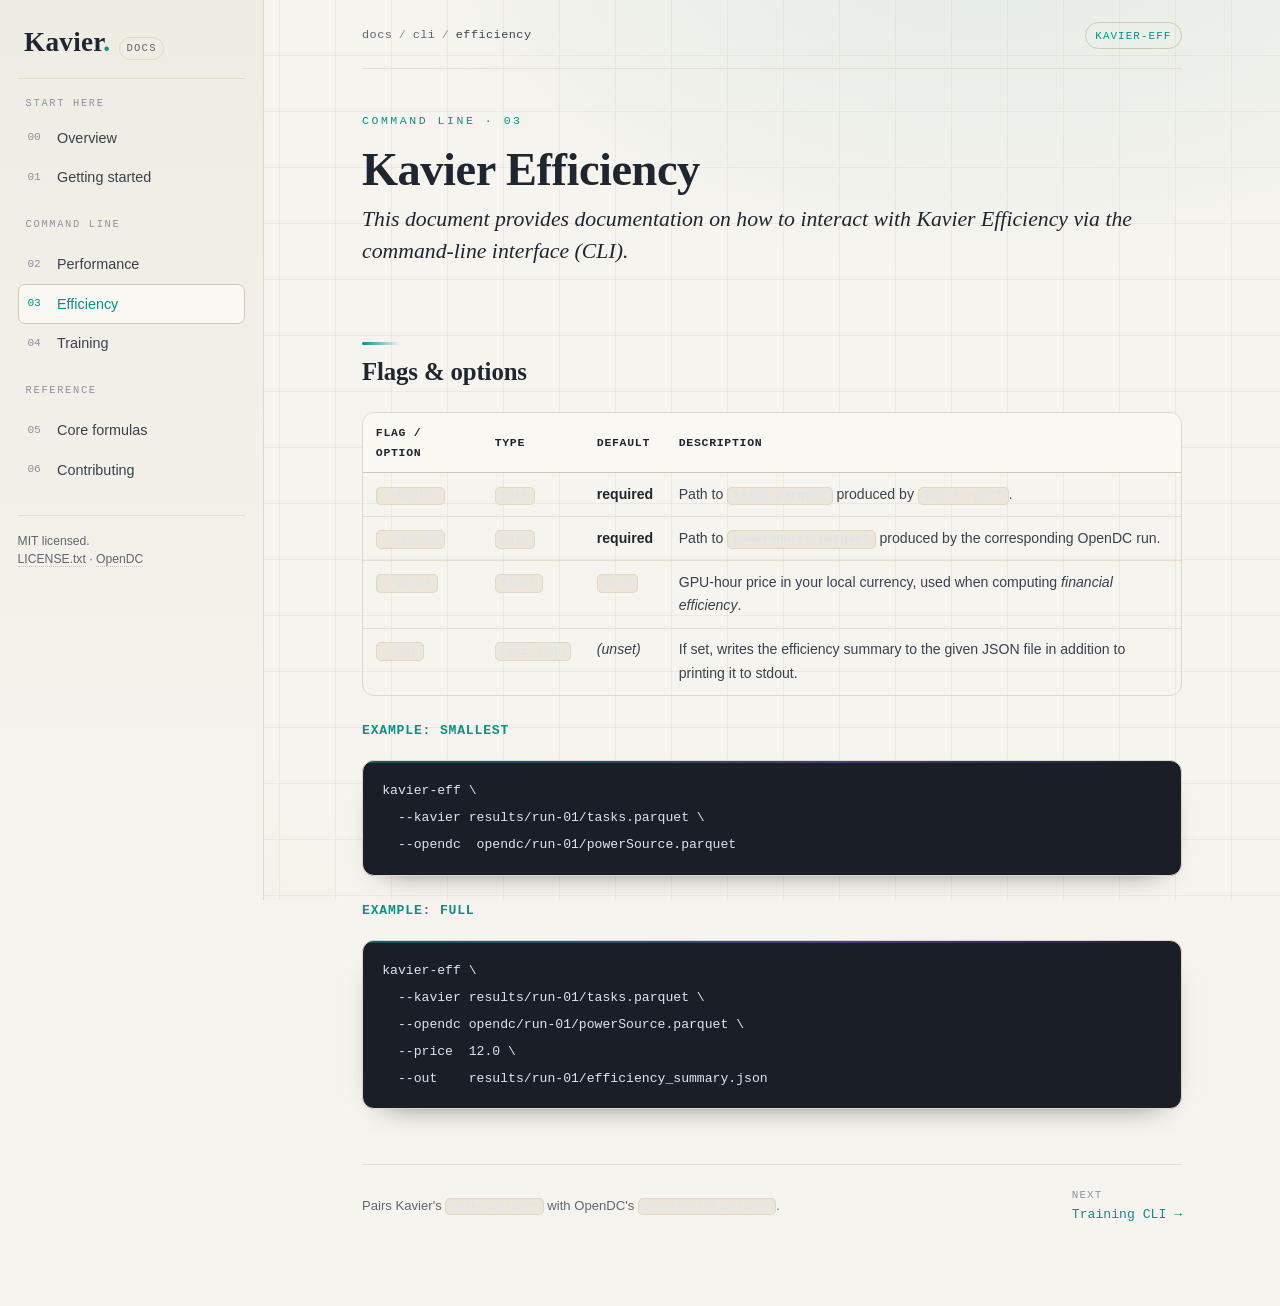
==== docs/cli-efficiency.html @ 61a4f6e4 "docs: multi-page documentation site" ====
<!DOCTYPE html>
<html lang="en">
<head>
<meta charset="utf-8">
<meta name="viewport" content="width=device-width, initial-scale=1">
<title>Efficiency CLI — Kavier</title>
<link rel="stylesheet" href="style.css">
</head>
<body>
<div class="layout">

  <aside class="sidebar">
    <a class="brand nav-noline" href="index.html">
      <span class="mark">Kavier<span class="dot">.</span></span>
      <span class="ver">docs</span>
    </a>
    <nav class="nav">
      <div class="nav-group-label">Start here</div>
      <a href="index.html"><span class="ix">00</span> Overview</a>
      <a href="getting-started.html"><span class="ix">01</span> Getting started</a>
      <div class="nav-group"><div class="nav-group-label">Command line</div></div>
      <a href="cli-performance.html"><span class="ix">02</span> Performance</a>
      <a class="active" href="cli-efficiency.html"><span class="ix">03</span> Efficiency</a>
      <a href="cli-training.html"><span class="ix">04</span> Training</a>
      <div class="nav-group"><div class="nav-group-label">Reference</div></div>
      <a href="formulas.html"><span class="ix">05</span> Core formulas</a>
      <a href="contributing.html"><span class="ix">06</span> Contributing</a>
    </nav>
    <div class="sidebar-foot">
      MIT licensed.<br>
      <a href="../LICENSE.txt">LICENSE.txt</a> &middot;
      <a href="https://opendc.org/">OpenDC</a>
    </div>
  </aside>

  <main class="content">
  <div class="page">

    <div class="topbar">
      <div class="crumbs"><a href="index.html">docs</a><span class="sep">/</span>cli<span class="sep">/</span><span class="here">efficiency</span></div>
      <span class="pill">kavier-eff</span>
    </div>

    <header class="hero">
      <div class="eyebrow">Command line · 03</div>
      <h1>Kavier Efficiency</h1>
      <p class="lede">This document provides documentation on how to interact with Kavier Efficiency via the command-line interface (CLI).</p>
    </header>

    <h2 id="flags">Flags &amp; options</h2>
    <div class="table-wrap">
    <table>
      <thead><tr><th>Flag / Option</th><th>Type</th><th>Default</th><th>Description</th></tr></thead>
      <tbody>
        <tr><td><code>--kavier</code></td><td><code>path</code></td><td><strong>required</strong></td><td>Path to <strong><code>tasks.parquet</code></strong> produced by <code>kavier-perf</code>.</td></tr>
        <tr><td><code>--opendc</code></td><td><code>path</code></td><td><strong>required</strong></td><td>Path to <strong><code>powerSource.parquet</code></strong> produced by the corresponding OpenDC run.</td></tr>
        <tr><td><code>--price</code></td><td><code>float</code></td><td><code>10.0</code></td><td>GPU-hour price in your local currency, used when computing <em>financial efficiency</em>.</td></tr>
        <tr><td><code>--out</code></td><td><code>FILE.json</code></td><td><em>(unset)</em></td><td>If set, writes the efficiency summary to the given JSON file in addition to printing it to stdout.</td></tr>
      </tbody>
    </table>
    </div>

    <h4>Example: smallest</h4>
<pre><code>kavier-eff \
  --kavier results/run-01/tasks.parquet \
  --opendc  opendc/run-01/powerSource.parquet</code></pre>

    <h4>Example: full</h4>
<pre><code>kavier-eff \
  --kavier results/run-01/tasks.parquet \
  --opendc opendc/run-01/powerSource.parquet \
  --price  12.0 \
  --out    results/run-01/efficiency_summary.json</code></pre>

    <div class="page-foot">
      <span>Pairs Kavier's <code>tasks.parquet</code> with OpenDC's <code>powerSource.parquet</code>.</span>
      <a class="next-link nav-noline" href="cli-training.html">
        <span class="lbl">Next</span>Training CLI →
      </a>
    </div>

  </div>
  </main>

</div>
</body>
</html>
---- docs/style.css ----
/* ============================================================
   Kavier documentation — shared stylesheet
   Aesthetic: scientific instrument / telemetry.
   Editorial serif display + clean body + true monospace.
   Dark-first, light via prefers-color-scheme. No external assets.
   ============================================================ */

:root {
  /* palette — dark (default) */
  --bg:        #0c0f14;
  --bg-2:      #11151c;
  --panel:     #141a22;
  --panel-2:   #1a212b;
  --border:    #273140;
  --border-2:  #344253;
  --fg:        #e6edf3;
  --fg-soft:   #b9c4d0;
  --muted:     #8593a3;
  --faint:     #5c6b7c;

  --accent:    #3fd4c7;   /* telemetry teal      */
  --accent-2:  #6fe3d8;
  --amber:     #f2b65a;   /* warm secondary      */
  --violet:    #9d8bf0;   /* tertiary / links alt */
  --rule:      #1f2733;

  --code-bg:   #0a0d12;
  --code-fg:   #d7e2ec;
  --kbd-bg:    #1c242e;

  --glow:      rgba(63, 212, 199, 0.10);
  --glow-amber: rgba(242, 182, 90, 0.08);

  --font-display: "Iowan Old Style", "Palatino Linotype", Palatino, "Book Antiqua", Georgia, serif;
  --font-body: ui-sans-serif, "Helvetica Neue", Helvetica, "Segoe UI", Roboto, Arial, sans-serif;
  --font-mono: ui-monospace, "SF Mono", SFMono-Regular, "JetBrains Mono", Menlo, Consolas, "Liberation Mono", monospace;

  --sidebar-w: 264px;
  --maxw: 820px;
  --radius: 12px;
  --radius-sm: 7px;
}

@media (prefers-color-scheme: light) {
  :root {
    --bg:        #f6f4ee;
    --bg-2:      #efece3;
    --panel:     #ffffff;
    --panel-2:   #faf8f3;
    --border:    #ded8ca;
    --border-2:  #cfc8b6;
    --fg:        #1f2630;
    --fg-soft:   #38424f;
    --muted:     #5d6772;
    --faint:     #8a93a0;

    --accent:    #0c8f84;
    --accent-2:  #0aa093;
    --amber:     #b6781a;
    --violet:    #6a55c9;
    --rule:      #e4ddcf;

    --code-bg:   #1a1f27;   /* keep code dark for contrast/pop */
    --code-fg:   #dce5ef;
    --kbd-bg:    #ece7da;

    --glow:      rgba(12, 143, 132, 0.08);
    --glow-amber: rgba(182, 120, 26, 0.06);
  }
}

* { box-sizing: border-box; }

html { scroll-behavior: smooth; }

body {
  margin: 0;
  color: var(--fg);
  background-color: var(--bg);
  font-family: var(--font-body);
  font-size: 16px;
  line-height: 1.68;
  -webkit-font-smoothing: antialiased;
  text-rendering: optimizeLegibility;
  /* layered atmosphere: faint grid + radial glows */
  background-image:
    radial-gradient(900px 500px at 78% -8%, var(--glow), transparent 70%),
    radial-gradient(700px 460px at -6% 108%, var(--glow-amber), transparent 70%),
    linear-gradient(transparent 0, transparent calc(100% - 1px), var(--rule) 100%),
    linear-gradient(90deg, transparent 0, transparent calc(100% - 1px), var(--rule) 100%);
  background-size: auto, auto, 100% 56px, 56px 100%;
  background-attachment: fixed, fixed, fixed, fixed;
}

/* ---------- layout shell ---------- */
.layout {
  display: grid;
  grid-template-columns: var(--sidebar-w) minmax(0, 1fr);
  min-height: 100vh;
}

/* ---------- sidebar ---------- */
.sidebar {
  position: sticky;
  top: 0;
  align-self: start;
  height: 100vh;
  overflow-y: auto;
  padding: 1.6rem 1.1rem 2rem;
  background: linear-gradient(180deg, var(--bg-2), var(--bg));
  border-right: 1px solid var(--border);
}

.brand {
  display: flex;
  align-items: baseline;
  gap: .55rem;
  text-decoration: none;
  padding: .2rem .4rem 1.1rem;
  border-bottom: 1px solid var(--rule);
  margin-bottom: 1rem;
}
.brand .mark {
  font-family: var(--font-display);
  font-size: 1.7rem;
  font-weight: 700;
  letter-spacing: .01em;
  color: var(--fg);
  line-height: 1;
}
.brand .mark .dot { color: var(--accent); }
.brand .ver {
  font-family: var(--font-mono);
  font-size: .66rem;
  letter-spacing: .12em;
  text-transform: uppercase;
  color: var(--muted);
  padding: .12rem .4rem;
  border: 1px solid var(--border);
  border-radius: 999px;
}

.nav-group { margin: 1.15rem 0 .35rem; }
.nav-group-label {
  font-family: var(--font-mono);
  font-size: .65rem;
  letter-spacing: .16em;
  text-transform: uppercase;
  color: var(--faint);
  padding: 0 .5rem .35rem;
}
.nav a {
  display: flex;
  align-items: center;
  gap: .55rem;
  text-decoration: none;
  color: var(--fg-soft);
  font-size: .9rem;
  padding: .42rem .55rem;
  border-radius: var(--radius-sm);
  border: 1px solid transparent;
  transition: background .15s, color .15s, border-color .15s;
}
.nav a .ix {
  font-family: var(--font-mono);
  font-size: .7rem;
  color: var(--faint);
  min-width: 1.3rem;
}
.nav a:hover {
  color: var(--fg);
  background: var(--panel);
  border-color: var(--border);
}
.nav a.active {
  color: var(--accent);
  background: var(--panel-2);
  border-color: var(--border-2);
}
.nav a.active .ix { color: var(--accent); }

.sidebar-foot {
  margin-top: 1.6rem;
  padding-top: 1rem;
  border-top: 1px solid var(--rule);
  font-size: .76rem;
  color: var(--muted);
  line-height: 1.5;
}
.sidebar-foot a { color: var(--muted); text-decoration: none; border-bottom: 1px dotted var(--border-2); }
.sidebar-foot a:hover { color: var(--accent); }

/* ---------- content column ---------- */
.content { min-width: 0; padding: 0 2.4rem 5rem; }
.page { max-width: var(--maxw); margin: 0 auto; }

/* top strip with breadcrumb */
.topbar {
  display: flex;
  align-items: center;
  justify-content: space-between;
  gap: 1rem;
  padding: 1.4rem 0 1.2rem;
  margin-bottom: 1.4rem;
  border-bottom: 1px solid var(--rule);
}
.crumbs {
  font-family: var(--font-mono);
  font-size: .74rem;
  letter-spacing: .04em;
  color: var(--muted);
}
.crumbs a { color: var(--muted); text-decoration: none; }
.crumbs a:hover { color: var(--accent); }
.crumbs .sep { color: var(--faint); margin: 0 .4rem; }
.crumbs .here { color: var(--fg-soft); }

.topbar .pill {
  font-family: var(--font-mono);
  font-size: .68rem;
  letter-spacing: .1em;
  text-transform: uppercase;
  color: var(--accent);
  padding: .2rem .6rem;
  border: 1px solid var(--border-2);
  border-radius: 999px;
  white-space: nowrap;
}

/* ---------- typography ---------- */
h1, h2, h3, h4 { font-family: var(--font-display); color: var(--fg); font-weight: 700; }
h1 {
  font-size: clamp(2.1rem, 4.4vw, 2.9rem);
  line-height: 1.08;
  letter-spacing: -.01em;
  margin: .2rem 0 .5rem;
}
h2 {
  font-size: 1.55rem;
  margin: 2.8rem 0 .9rem;
  padding-top: .4rem;
  letter-spacing: -.005em;
  position: relative;
}
h2::before {
  content: "";
  position: absolute;
  top: -.2rem; left: 0;
  width: 38px; height: 3px;
  background: linear-gradient(90deg, var(--accent), transparent);
  border-radius: 2px;
}
h3 { font-size: 1.2rem; margin: 1.9rem 0 .55rem; }
h4 {
  font-family: var(--font-mono);
  font-size: .82rem;
  font-weight: 600;
  letter-spacing: .06em;
  text-transform: uppercase;
  color: var(--accent);
  margin: 1.5rem 0 .55rem;
}

p { color: var(--fg-soft); margin: .85rem 0; }
.lede {
  font-family: var(--font-display);
  font-size: clamp(1.12rem, 2.4vw, 1.36rem);
  line-height: 1.5;
  color: var(--fg);
  margin: .4rem 0 1.4rem;
  font-style: italic;
}

a { color: var(--accent); text-decoration: none; }
a:not(.nav-noline):hover { text-decoration: underline; text-underline-offset: 3px; }

ul, ol { color: var(--fg-soft); padding-left: 1.3rem; }
li { margin: .3rem 0; }
li::marker { color: var(--accent); }
ol li::marker { color: var(--muted); font-family: var(--font-mono); font-size: .85em; }

strong { color: var(--fg); font-weight: 650; }
em { color: var(--fg-soft); }

hr { border: none; border-top: 1px solid var(--rule); margin: 2.8rem 0; }

/* ---------- code ---------- */
code {
  font-family: var(--font-mono);
  font-size: .85em;
  background: var(--kbd-bg);
  color: var(--code-fg);
  padding: .12em .42em;
  border-radius: 5px;
  border: 1px solid var(--border);
}
pre {
  position: relative;
  background: var(--code-bg);
  border: 1px solid var(--border);
  border-radius: var(--radius);
  padding: 1.05rem 1.2rem;
  overflow-x: auto;
  margin: 1.1rem 0;
  box-shadow: 0 12px 30px -22px rgba(0,0,0,.8);
}
pre::before {
  content: "";
  position: absolute;
  top: 0; left: 0; right: 0;
  height: 2px;
  background: linear-gradient(90deg, var(--accent), var(--violet) 60%, transparent);
  border-radius: var(--radius) var(--radius) 0 0;
  opacity: .55;
}
pre code {
  background: none;
  border: none;
  padding: 0;
  font-size: .82rem;
  line-height: 1.6;
  color: var(--code-fg);
}

/* ---------- tables ---------- */
.table-wrap { overflow-x: auto; margin: 1.2rem 0; border: 1px solid var(--border); border-radius: var(--radius); }
table { border-collapse: collapse; width: 100%; font-size: .88rem; }
thead th {
  background: var(--panel-2);
  color: var(--fg);
  font-family: var(--font-mono);
  font-size: .72rem;
  letter-spacing: .06em;
  text-transform: uppercase;
  text-align: left;
  padding: .65rem .8rem;
  border-bottom: 1px solid var(--border-2);
}
tbody td {
  padding: .6rem .8rem;
  border-bottom: 1px solid var(--rule);
  vertical-align: top;
  color: var(--fg-soft);
}
tbody tr:last-child td { border-bottom: none; }
tbody tr:hover td { background: var(--panel); }
td code { white-space: nowrap; }

/* ---------- callouts / blockquote ---------- */
blockquote, .callout {
  margin: 1.2rem 0;
  padding: .85rem 1.1rem;
  background: var(--panel);
  border: 1px solid var(--border);
  border-left: 3px solid var(--accent);
  border-radius: 0 var(--radius-sm) var(--radius-sm) 0;
  color: var(--fg-soft);
}
blockquote p, .callout p { margin: .25rem 0; }
.callout.amber { border-left-color: var(--amber); }
.callout .tag {
  font-family: var(--font-mono);
  font-size: .7rem;
  letter-spacing: .08em;
  text-transform: uppercase;
  color: var(--accent);
  display: block;
  margin-bottom: .15rem;
}
.callout.amber .tag { color: var(--amber); }

/* ---------- landing hero ---------- */
.hero {
  padding: 1.2rem 0 .6rem;
}
.eyebrow {
  font-family: var(--font-mono);
  font-size: .72rem;
  letter-spacing: .22em;
  text-transform: uppercase;
  color: var(--accent);
  margin-bottom: .9rem;
}
.hero h1 .accent { color: var(--accent); }

.cta-row { display: flex; flex-wrap: wrap; gap: .7rem; margin: 1.6rem 0 .5rem; }
.btn {
  display: inline-flex;
  align-items: center;
  gap: .5rem;
  font-family: var(--font-mono);
  font-size: .82rem;
  letter-spacing: .02em;
  padding: .6rem 1.05rem;
  border-radius: var(--radius-sm);
  text-decoration: none;
  border: 1px solid var(--border-2);
  transition: transform .12s, border-color .15s, background .15s;
}
.btn:hover { transform: translateY(-1px); text-decoration: none; }
.btn.primary { background: var(--accent); color: #06231f; border-color: var(--accent); font-weight: 600; }
.btn.primary:hover { background: var(--accent-2); }
.btn.ghost { color: var(--fg); background: var(--panel); }
.btn.ghost:hover { border-color: var(--accent); color: var(--accent); }

/* ---------- feature / cli cards ---------- */
.cards { display: grid; gap: 1rem; grid-template-columns: repeat(auto-fit, minmax(220px, 1fr)); margin: 1.4rem 0; }
.card {
  display: block;
  text-decoration: none;
  background: linear-gradient(160deg, var(--panel), var(--bg-2));
  border: 1px solid var(--border);
  border-radius: var(--radius);
  padding: 1.15rem 1.2rem 1.25rem;
  transition: transform .14s, border-color .15s, box-shadow .2s;
}
.card:hover {
  transform: translateY(-3px);
  border-color: var(--border-2);
  box-shadow: 0 18px 40px -28px rgba(0,0,0,.85);
  text-decoration: none;
}
.card .cmd {
  font-family: var(--font-mono);
  font-size: .8rem;
  color: var(--accent);
  margin-bottom: .55rem;
  display: inline-block;
  padding: .15rem .5rem;
  border: 1px solid var(--border);
  border-radius: 6px;
  background: var(--code-bg);
}
.card h3 { font-size: 1.08rem; margin: .1rem 0 .35rem; }
.card p { font-size: .88rem; margin: .25rem 0 0; color: var(--muted); }
.card .go { font-family: var(--font-mono); font-size: .76rem; color: var(--accent); margin-top: .8rem; display: inline-block; }

/* small stat strip */
.stats { display: grid; grid-template-columns: repeat(auto-fit, minmax(150px,1fr)); gap: 1px; background: var(--border); border: 1px solid var(--border); border-radius: var(--radius); overflow: hidden; margin: 1.6rem 0; }
.stat { background: var(--panel); padding: 1rem 1.1rem; }
.stat .k { font-family: var(--font-display); font-size: 1.4rem; color: var(--fg); display: block; }
.stat .k .u { font-family: var(--font-mono); font-size: .7rem; color: var(--accent); }
.stat .l { font-size: .76rem; color: var(--muted); margin-top: .15rem; }

/* ---------- architecture diagram (pure CSS/HTML) ---------- */
.arch {
  margin: 1.6rem 0 1rem;
  padding: 1.4rem 1.2rem;
  background:
    radial-gradient(600px 240px at 50% 0%, var(--glow), transparent 70%),
    var(--bg-2);
  border: 1px solid var(--border);
  border-radius: var(--radius);
}
.arch-row { display: flex; align-items: stretch; justify-content: center; gap: .6rem; flex-wrap: wrap; }
.node {
  flex: 1 1 0;
  min-width: 120px;
  text-align: center;
  padding: .7rem .6rem;
  border-radius: var(--radius-sm);
  border: 1px solid var(--border-2);
  background: var(--panel);
  font-size: .82rem;
  color: var(--fg-soft);
  display: flex; flex-direction: column; justify-content: center; gap: .15rem;
}
.node b { color: var(--fg); font-family: var(--font-display); font-size: .98rem; }
.node .sub { font-family: var(--font-mono); font-size: .66rem; color: var(--muted); letter-spacing: .02em; }
.node.accent { border-color: var(--accent); box-shadow: inset 0 0 0 1px var(--glow); }
.node.accent b { color: var(--accent); }
.node.amber { border-color: var(--amber); }
.node.amber b { color: var(--amber); }
.arch-flow { text-align: center; color: var(--faint); font-family: var(--font-mono); font-size: 1.1rem; padding: .15rem 0; line-height: 1; }
.arch-note { font-size: .78rem; color: var(--muted); text-align: center; margin-top: .9rem; }
.arch-note code { font-size: .9em; }

/* ---------- formula blocks ---------- */
.formula {
  margin: 1rem 0 1.4rem;
  border: 1px solid var(--border);
  border-radius: var(--radius);
  background: var(--panel);
  overflow: hidden;
}
.formula .head {
  display: flex; align-items: baseline; gap: .6rem;
  padding: .7rem 1rem;
  background: var(--panel-2);
  border-bottom: 1px solid var(--border);
}
.formula .num {
  font-family: var(--font-mono);
  font-size: .72rem;
  color: #06231f;
  background: var(--accent);
  padding: .1rem .45rem;
  border-radius: 5px;
  font-weight: 600;
}
.formula .name { font-family: var(--font-display); font-size: 1.04rem; color: var(--fg); }
.formula .body { padding: .9rem 1rem 1rem; }
.eq {
  font-family: var(--font-mono);
  font-size: .92rem;
  color: var(--code-fg);
  background: var(--code-bg);
  border: 1px solid var(--border);
  border-radius: var(--radius-sm);
  padding: .8rem 1rem;
  overflow-x: auto;
  display: block;
  line-height: 1.7;
}
.eq .op { color: var(--accent); }
.eq .var { color: var(--amber); }
.formula .meta { font-size: .85rem; color: var(--muted); margin: .7rem 0 0; }
.formula .meta a { color: var(--violet); }
.formula ul { margin: .55rem 0 0; font-size: .88rem; }

/* page footer */
.page-foot {
  margin-top: 3.4rem;
  padding-top: 1.3rem;
  border-top: 1px solid var(--rule);
  display: flex; justify-content: space-between; align-items: center;
  flex-wrap: wrap; gap: 1rem;
  font-size: .82rem;
  color: var(--muted);
}
.page-foot a { color: var(--accent); }
.next-link {
  font-family: var(--font-mono);
  font-size: .82rem;
}
.next-link .lbl { color: var(--faint); display: block; font-size: .68rem; letter-spacing: .1em; text-transform: uppercase; }

/* ---------- mobile ---------- */
.menu-toggle { display: none; }
@media (max-width: 880px) {
  .layout { grid-template-columns: 1fr; }
  .sidebar {
    position: static;
    height: auto;
    border-right: none;
    border-bottom: 1px solid var(--border);
  }
  .content { padding: 0 1.2rem 4rem; }
  .nav { display: grid; grid-template-columns: repeat(2, 1fr); gap: .25rem; }
  .nav-group-label { grid-column: 1 / -1; }
  .sidebar-foot { display: none; }
}
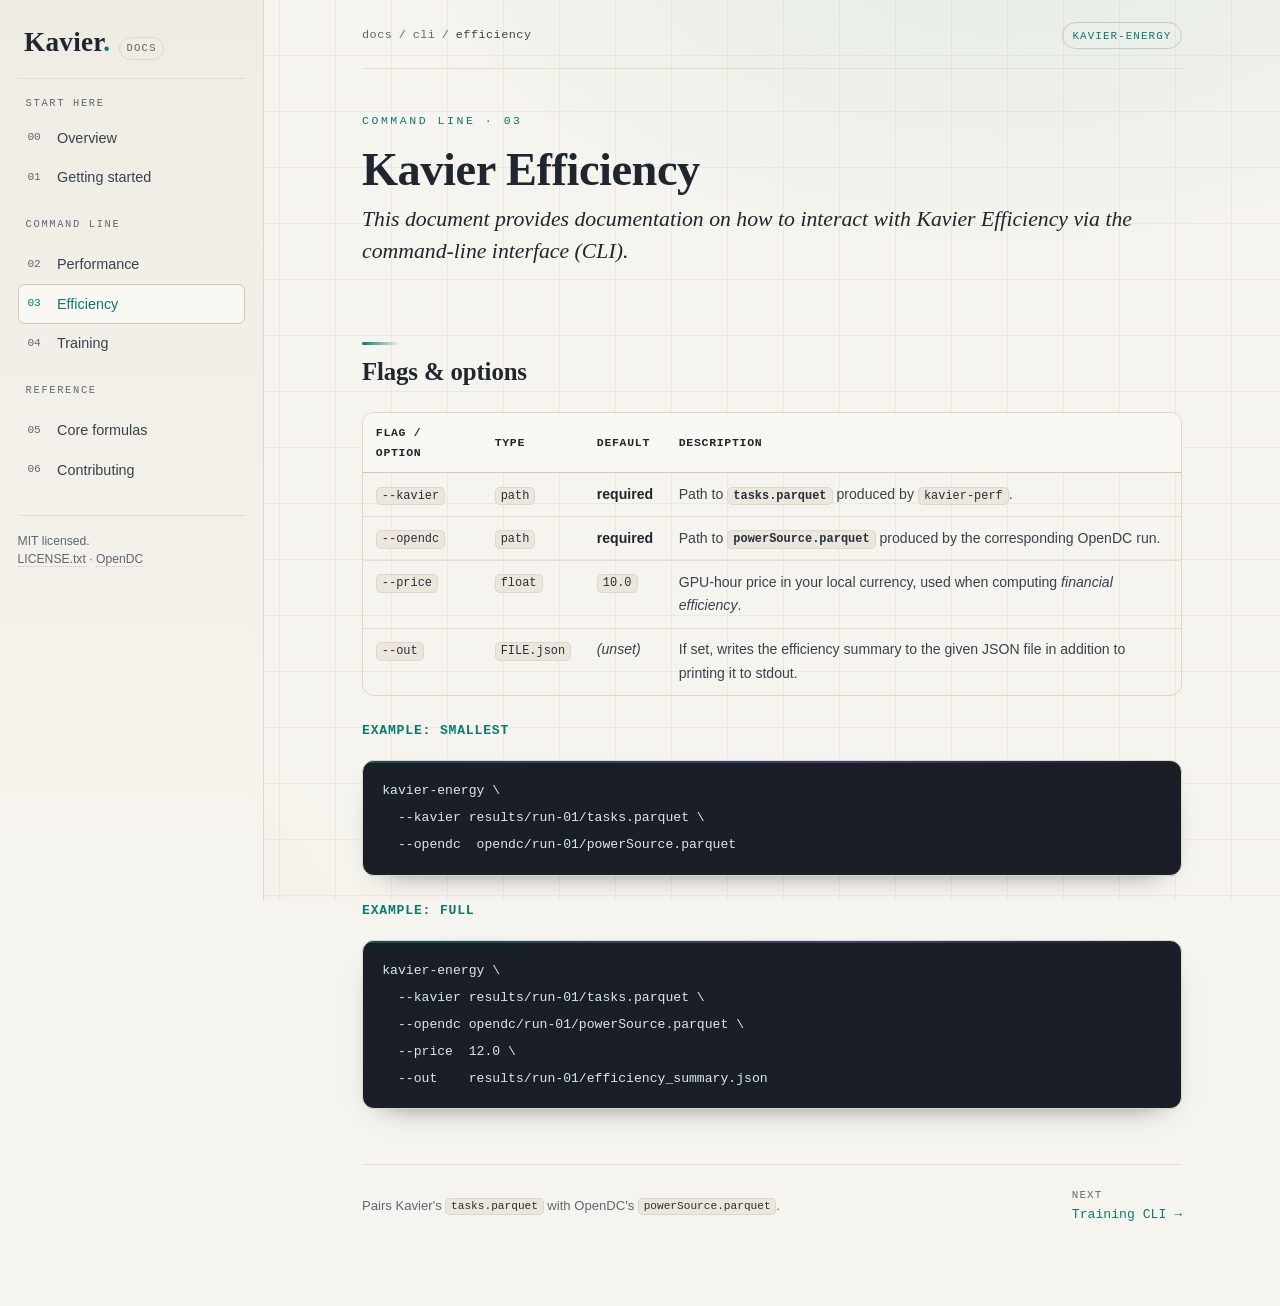
==== commit 383f0a57: "docs: name kavier-energy command and package in CLI/index pages Update the efficiency CLI command re" ====
--- a/docs/cli-efficiency.html
+++ b/docs/cli-efficiency.html
@@ -38,7 +38,7 @@
 
     <div class="topbar">
       <div class="crumbs"><a href="index.html">docs</a><span class="sep">/</span>cli<span class="sep">/</span><span class="here">efficiency</span></div>
-      <span class="pill">kavier-eff</span>
+      <span class="pill">kavier-energy</span>
     </div>
 
     <header class="hero">
@@ -61,12 +61,12 @@
     </div>
 
     <h4>Example: smallest</h4>
-<pre><code>kavier-eff \
+<pre><code>kavier-energy \
   --kavier results/run-01/tasks.parquet \
   --opendc  opendc/run-01/powerSource.parquet</code></pre>
 
     <h4>Example: full</h4>
-<pre><code>kavier-eff \
+<pre><code>kavier-energy \
   --kavier results/run-01/tasks.parquet \
   --opendc opendc/run-01/powerSource.parquet \
   --price  12.0 \
--- a/docs/style.css
+++ b/docs/style.css
@@ -16,7 +16,7 @@
   --fg:        #e6edf3;
   --fg-soft:   #b9c4d0;
   --muted:     #8593a3;
-  --faint:     #5c6b7c;
+  --faint:     #768599;   /* lifted for AA on dark panels */
 
   --accent:    #3fd4c7;   /* telemetry teal      */
   --accent-2:  #6fe3d8;
@@ -27,6 +27,13 @@
   --code-bg:   #0a0d12;
   --code-fg:   #d7e2ec;
   --kbd-bg:    #1c242e;
+  --kbd-fg:    var(--code-fg);  /* inline-code fg, scheme-aware */
+
+  /* accents used on always-dark surfaces (code-bg, accent button) —
+     stay bright in both schemes so contrast holds */
+  --accent-on-dark: var(--accent);
+  --amber-on-dark:  var(--amber);
+  --ink-on-accent:  #06231f;     /* dark text sitting on a teal fill */
 
   --glow:      rgba(63, 212, 199, 0.10);
   --glow-amber: rgba(242, 182, 90, 0.08);
@@ -52,17 +59,23 @@
     --fg:        #1f2630;
     --fg-soft:   #38424f;
     --muted:     #5d6772;
-    --faint:     #8a93a0;
-
-    --accent:    #0c8f84;
+    --faint:     #5f6874;   /* darkened for AA on light panels */
+
+    --accent:    #0a7a71;   /* darkened teal: AA on light bg */
     --accent-2:  #0aa093;
-    --amber:     #b6781a;
+    --amber:     #9a630f;   /* darkened amber: AA on light bg */
     --violet:    #6a55c9;
     --rule:      #e4ddcf;
 
     --code-bg:   #1a1f27;   /* keep code dark for contrast/pop */
     --code-fg:   #dce5ef;
     --kbd-bg:    #ece7da;
+    --kbd-fg:    #233040;   /* dark ink on light inline-code bg */
+
+    /* code-bg stays dark in light mode too, so keep bright accents there */
+    --accent-on-dark: #3fd4c7;
+    --amber-on-dark:  #f2b65a;
+    --ink-on-accent:  #ffffff;  /* white reads better than dark on light teal fill */
 
     --glow:      rgba(12, 143, 132, 0.08);
     --glow-amber: rgba(182, 120, 26, 0.06);
@@ -289,7 +302,7 @@
   font-family: var(--font-mono);
   font-size: .85em;
   background: var(--kbd-bg);
-  color: var(--code-fg);
+  color: var(--kbd-fg);
   padding: .12em .42em;
   border-radius: 5px;
   border: 1px solid var(--border);
@@ -398,7 +411,7 @@
   transition: transform .12s, border-color .15s, background .15s;
 }
 .btn:hover { transform: translateY(-1px); text-decoration: none; }
-.btn.primary { background: var(--accent); color: #06231f; border-color: var(--accent); font-weight: 600; }
+.btn.primary { background: var(--accent); color: var(--ink-on-accent); border-color: var(--accent); font-weight: 600; }
 .btn.primary:hover { background: var(--accent-2); }
 .btn.ghost { color: var(--fg); background: var(--panel); }
 .btn.ghost:hover { border-color: var(--accent); color: var(--accent); }
@@ -423,7 +436,7 @@
 .card .cmd {
   font-family: var(--font-mono);
   font-size: .8rem;
-  color: var(--accent);
+  color: var(--accent-on-dark);
   margin-bottom: .55rem;
   display: inline-block;
   padding: .15rem .5rem;
@@ -492,7 +505,7 @@
 .formula .num {
   font-family: var(--font-mono);
   font-size: .72rem;
-  color: #06231f;
+  color: var(--ink-on-accent);
   background: var(--accent);
   padding: .1rem .45rem;
   border-radius: 5px;
@@ -512,8 +525,8 @@
   display: block;
   line-height: 1.7;
 }
-.eq .op { color: var(--accent); }
-.eq .var { color: var(--amber); }
+.eq .op { color: var(--accent-on-dark); }
+.eq .var { color: var(--amber-on-dark); }
 .formula .meta { font-size: .85rem; color: var(--muted); margin: .7rem 0 0; }
 .formula .meta a { color: var(--violet); }
 .formula ul { margin: .55rem 0 0; font-size: .88rem; }
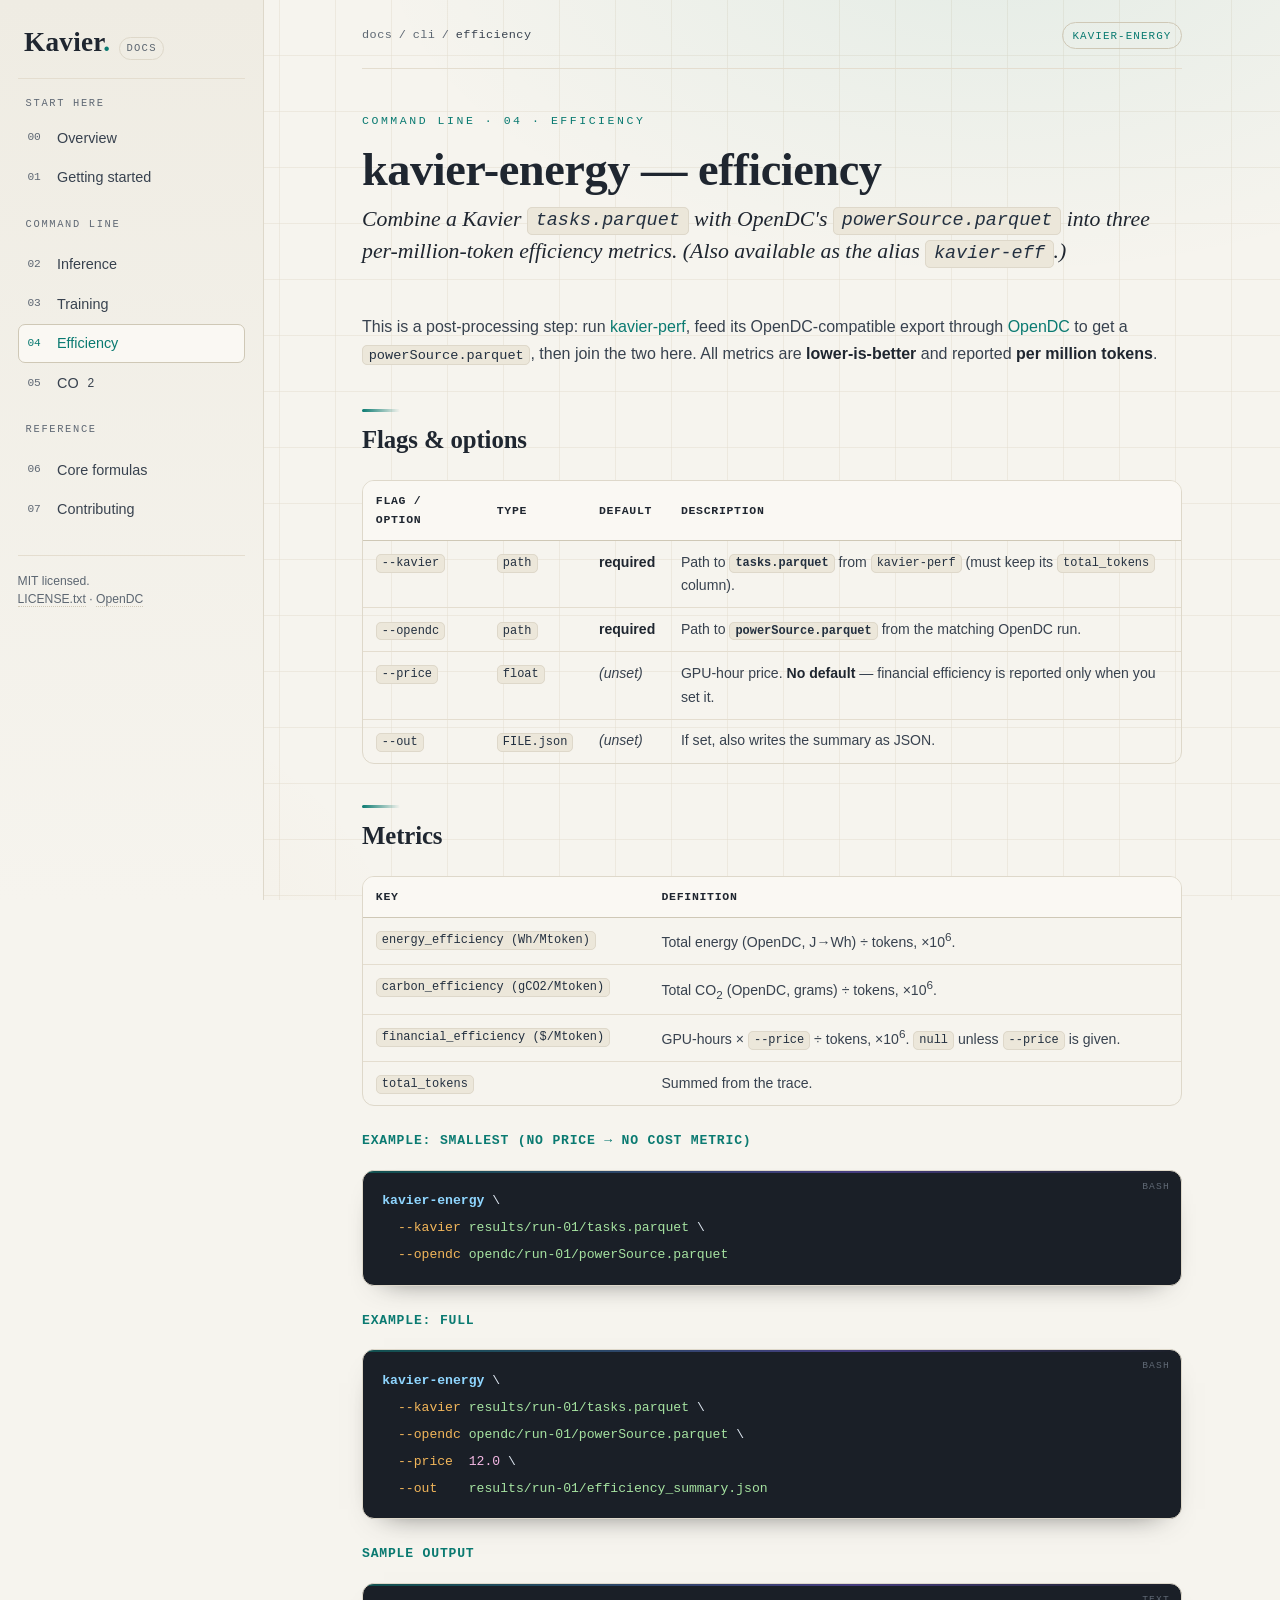
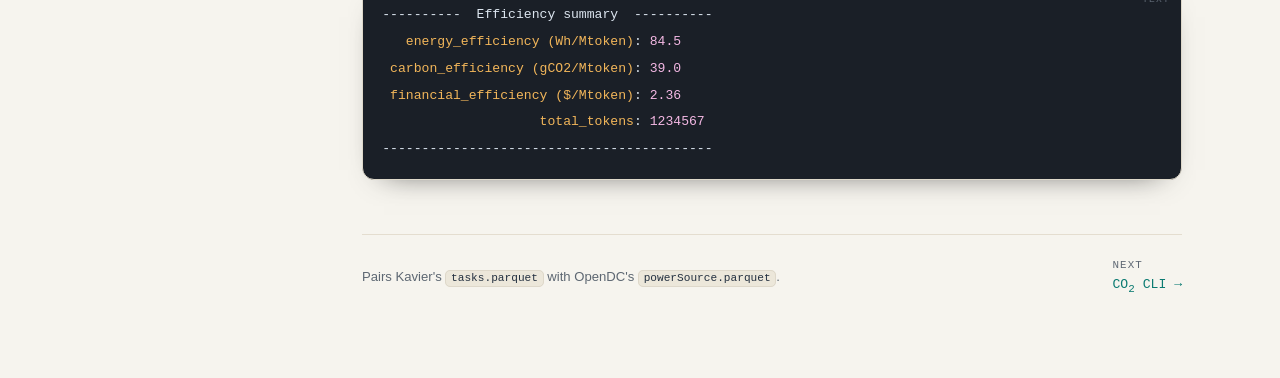
==== commit a813feca: "docs: rewrite to match the technical report; document kavier-co2 Distinguish the inference vs traini" ====
--- a/docs/cli-efficiency.html
+++ b/docs/cli-efficiency.html
@@ -19,12 +19,13 @@
       <a href="index.html"><span class="ix">00</span> Overview</a>
       <a href="getting-started.html"><span class="ix">01</span> Getting started</a>
       <div class="nav-group"><div class="nav-group-label">Command line</div></div>
-      <a href="cli-performance.html"><span class="ix">02</span> Performance</a>
-      <a class="active" href="cli-efficiency.html"><span class="ix">03</span> Efficiency</a>
-      <a href="cli-training.html"><span class="ix">04</span> Training</a>
+      <a href="cli-performance.html"><span class="ix">02</span> Inference</a>
+      <a href="cli-training.html"><span class="ix">03</span> Training</a>
+      <a class="active" href="cli-efficiency.html"><span class="ix">04</span> Efficiency</a>
+      <a href="cli-co2.html"><span class="ix">05</span> CO<sub>2</sub></a>
       <div class="nav-group"><div class="nav-group-label">Reference</div></div>
-      <a href="formulas.html"><span class="ix">05</span> Core formulas</a>
-      <a href="contributing.html"><span class="ix">06</span> Contributing</a>
+      <a href="formulas.html"><span class="ix">06</span> Core formulas</a>
+      <a href="contributing.html"><span class="ix">07</span> Contributing</a>
     </nav>
     <div class="sidebar-foot">
       MIT licensed.<br>
@@ -42,40 +43,63 @@
     </div>
 
     <header class="hero">
-      <div class="eyebrow">Command line · 03</div>
-      <h1>Kavier Efficiency</h1>
-      <p class="lede">This document provides documentation on how to interact with Kavier Efficiency via the command-line interface (CLI).</p>
+      <div class="eyebrow">Command line · 04 · efficiency</div>
+      <h1>kavier-energy — efficiency</h1>
+      <p class="lede">Combine a Kavier <code>tasks.parquet</code> with OpenDC's <code>powerSource.parquet</code> into three per-million-token efficiency metrics. (Also available as the alias <code>kavier-eff</code>.)</p>
     </header>
+
+    <p>This is a post-processing step: run <a href="cli-performance.html">kavier-perf</a>, feed its OpenDC-compatible export through <a href="https://opendc.org/">OpenDC</a> to get a <code>powerSource.parquet</code>, then join the two here. All metrics are <strong>lower-is-better</strong> and reported <strong>per million tokens</strong>.</p>
 
     <h2 id="flags">Flags &amp; options</h2>
     <div class="table-wrap">
     <table>
       <thead><tr><th>Flag / Option</th><th>Type</th><th>Default</th><th>Description</th></tr></thead>
       <tbody>
-        <tr><td><code>--kavier</code></td><td><code>path</code></td><td><strong>required</strong></td><td>Path to <strong><code>tasks.parquet</code></strong> produced by <code>kavier-perf</code>.</td></tr>
-        <tr><td><code>--opendc</code></td><td><code>path</code></td><td><strong>required</strong></td><td>Path to <strong><code>powerSource.parquet</code></strong> produced by the corresponding OpenDC run.</td></tr>
-        <tr><td><code>--price</code></td><td><code>float</code></td><td><code>10.0</code></td><td>GPU-hour price in your local currency, used when computing <em>financial efficiency</em>.</td></tr>
-        <tr><td><code>--out</code></td><td><code>FILE.json</code></td><td><em>(unset)</em></td><td>If set, writes the efficiency summary to the given JSON file in addition to printing it to stdout.</td></tr>
+        <tr><td><code>--kavier</code></td><td><code>path</code></td><td><strong>required</strong></td><td>Path to <strong><code>tasks.parquet</code></strong> from <code>kavier-perf</code> (must keep its <code>total_tokens</code> column).</td></tr>
+        <tr><td><code>--opendc</code></td><td><code>path</code></td><td><strong>required</strong></td><td>Path to <strong><code>powerSource.parquet</code></strong> from the matching OpenDC run.</td></tr>
+        <tr><td><code>--price</code></td><td><code>float</code></td><td><em>(unset)</em></td><td>GPU-hour price. <strong>No default</strong> — financial efficiency is reported only when you set it.</td></tr>
+        <tr><td><code>--out</code></td><td><code>FILE.json</code></td><td><em>(unset)</em></td><td>If set, also writes the summary as JSON.</td></tr>
       </tbody>
     </table>
     </div>
 
-    <h4>Example: smallest</h4>
-<pre><code>kavier-energy \
-  --kavier results/run-01/tasks.parquet \
-  --opendc  opendc/run-01/powerSource.parquet</code></pre>
+    <h2 id="metrics">Metrics</h2>
+    <div class="table-wrap">
+    <table>
+      <thead><tr><th>Key</th><th>Definition</th></tr></thead>
+      <tbody>
+        <tr><td><code>energy_efficiency (Wh/Mtoken)</code></td><td>Total energy (OpenDC, J→Wh) ÷ tokens, ×10<sup>6</sup>.</td></tr>
+        <tr><td><code>carbon_efficiency (gCO2/Mtoken)</code></td><td>Total CO<sub>2</sub> (OpenDC, grams) ÷ tokens, ×10<sup>6</sup>.</td></tr>
+        <tr><td><code>financial_efficiency ($/Mtoken)</code></td><td>GPU-hours × <code>--price</code> ÷ tokens, ×10<sup>6</sup>. <code>null</code> unless <code>--price</code> is given.</td></tr>
+        <tr><td><code>total_tokens</code></td><td>Summed from the trace.</td></tr>
+      </tbody>
+    </table>
+    </div>
+
+    <h4>Example: smallest (no price → no cost metric)</h4>
+<pre data-lang="bash"><code><span class="t-cmd">kavier-energy</span> \
+  <span class="t-flag">--kavier</span> <span class="t-str">results/run-01/tasks.parquet</span> \
+  <span class="t-flag">--opendc</span> <span class="t-str">opendc/run-01/powerSource.parquet</span></code></pre>
 
     <h4>Example: full</h4>
-<pre><code>kavier-energy \
-  --kavier results/run-01/tasks.parquet \
-  --opendc opendc/run-01/powerSource.parquet \
-  --price  12.0 \
-  --out    results/run-01/efficiency_summary.json</code></pre>
+<pre data-lang="bash"><code><span class="t-cmd">kavier-energy</span> \
+  <span class="t-flag">--kavier</span> <span class="t-str">results/run-01/tasks.parquet</span> \
+  <span class="t-flag">--opendc</span> <span class="t-str">opendc/run-01/powerSource.parquet</span> \
+  <span class="t-flag">--price</span>  <span class="t-num">12.0</span> \
+  <span class="t-flag">--out</span>    <span class="t-str">results/run-01/efficiency_summary.json</span></code></pre>
+
+    <h4>Sample output</h4>
+<pre data-lang="text"><code>----------  Efficiency summary  ----------
+   <span class="t-key">energy_efficiency (Wh/Mtoken)</span>: <span class="t-num">84.5</span>
+ <span class="t-key">carbon_efficiency (gCO2/Mtoken)</span>: <span class="t-num">39.0</span>
+ <span class="t-key">financial_efficiency ($/Mtoken)</span>: <span class="t-num">2.36</span>
+                    <span class="t-key">total_tokens</span>: <span class="t-num">1234567</span>
+------------------------------------------</code></pre>
 
     <div class="page-foot">
       <span>Pairs Kavier's <code>tasks.parquet</code> with OpenDC's <code>powerSource.parquet</code>.</span>
-      <a class="next-link nav-noline" href="cli-training.html">
-        <span class="lbl">Next</span>Training CLI →
+      <a class="next-link nav-noline" href="cli-co2.html">
+        <span class="lbl">Next</span>CO<sub>2</sub> CLI →
       </a>
     </div>
 
--- a/docs/style.css
+++ b/docs/style.css
@@ -335,6 +335,36 @@
   color: var(--code-fg);
 }
 
+/* a small language tag, top-right of a code block */
+pre[data-lang]::after {
+  content: attr(data-lang);
+  position: absolute;
+  top: .5rem; right: .7rem;
+  font-family: var(--font-mono);
+  font-size: .6rem;
+  letter-spacing: .12em;
+  text-transform: uppercase;
+  color: var(--faint);
+  pointer-events: none;
+}
+
+/* ---------- syntax highlighting (self-contained, no external assets) ----------
+   Tokens are hand-tagged with <span class="t-*"> in the HTML. Colours sit on the
+   always-dark --code-bg, so they use the on-dark accents and stay legible in both
+   light and dark schemes. */
+.t-cmd  { color: #8fd6ff; font-weight: 600; }              /* executable / command  */
+.t-flag { color: var(--amber-on-dark); }                   /* --flags               */
+.t-str  { color: #a6e3a1; }                                /* "strings", paths      */
+.t-num  { color: #f4b8e4; }                                /* numbers               */
+.t-cmt  { color: var(--faint); font-style: italic; }       /* # comments            */
+.t-kw   { color: var(--violet); }                          /* python keywords       */
+.t-fn   { color: #8fd6ff; }                                /* function / call       */
+.t-var  { color: var(--code-fg); }                         /* plain identifiers     */
+.t-op   { color: var(--accent-on-dark); }                  /* operators / pipes     */
+.t-key  { color: var(--amber-on-dark); }                   /* JSON / output keys    */
+.t-path { color: #a6e3a1; }                                /* file paths            */
+.t-tree { color: var(--faint); }                           /* dir-tree glyphs       */
+
 /* ---------- tables ---------- */
 .table-wrap { overflow-x: auto; margin: 1.2rem 0; border: 1px solid var(--border); border-radius: var(--radius); }
 table { border-collapse: collapse; width: 100%; font-size: .88rem; }
